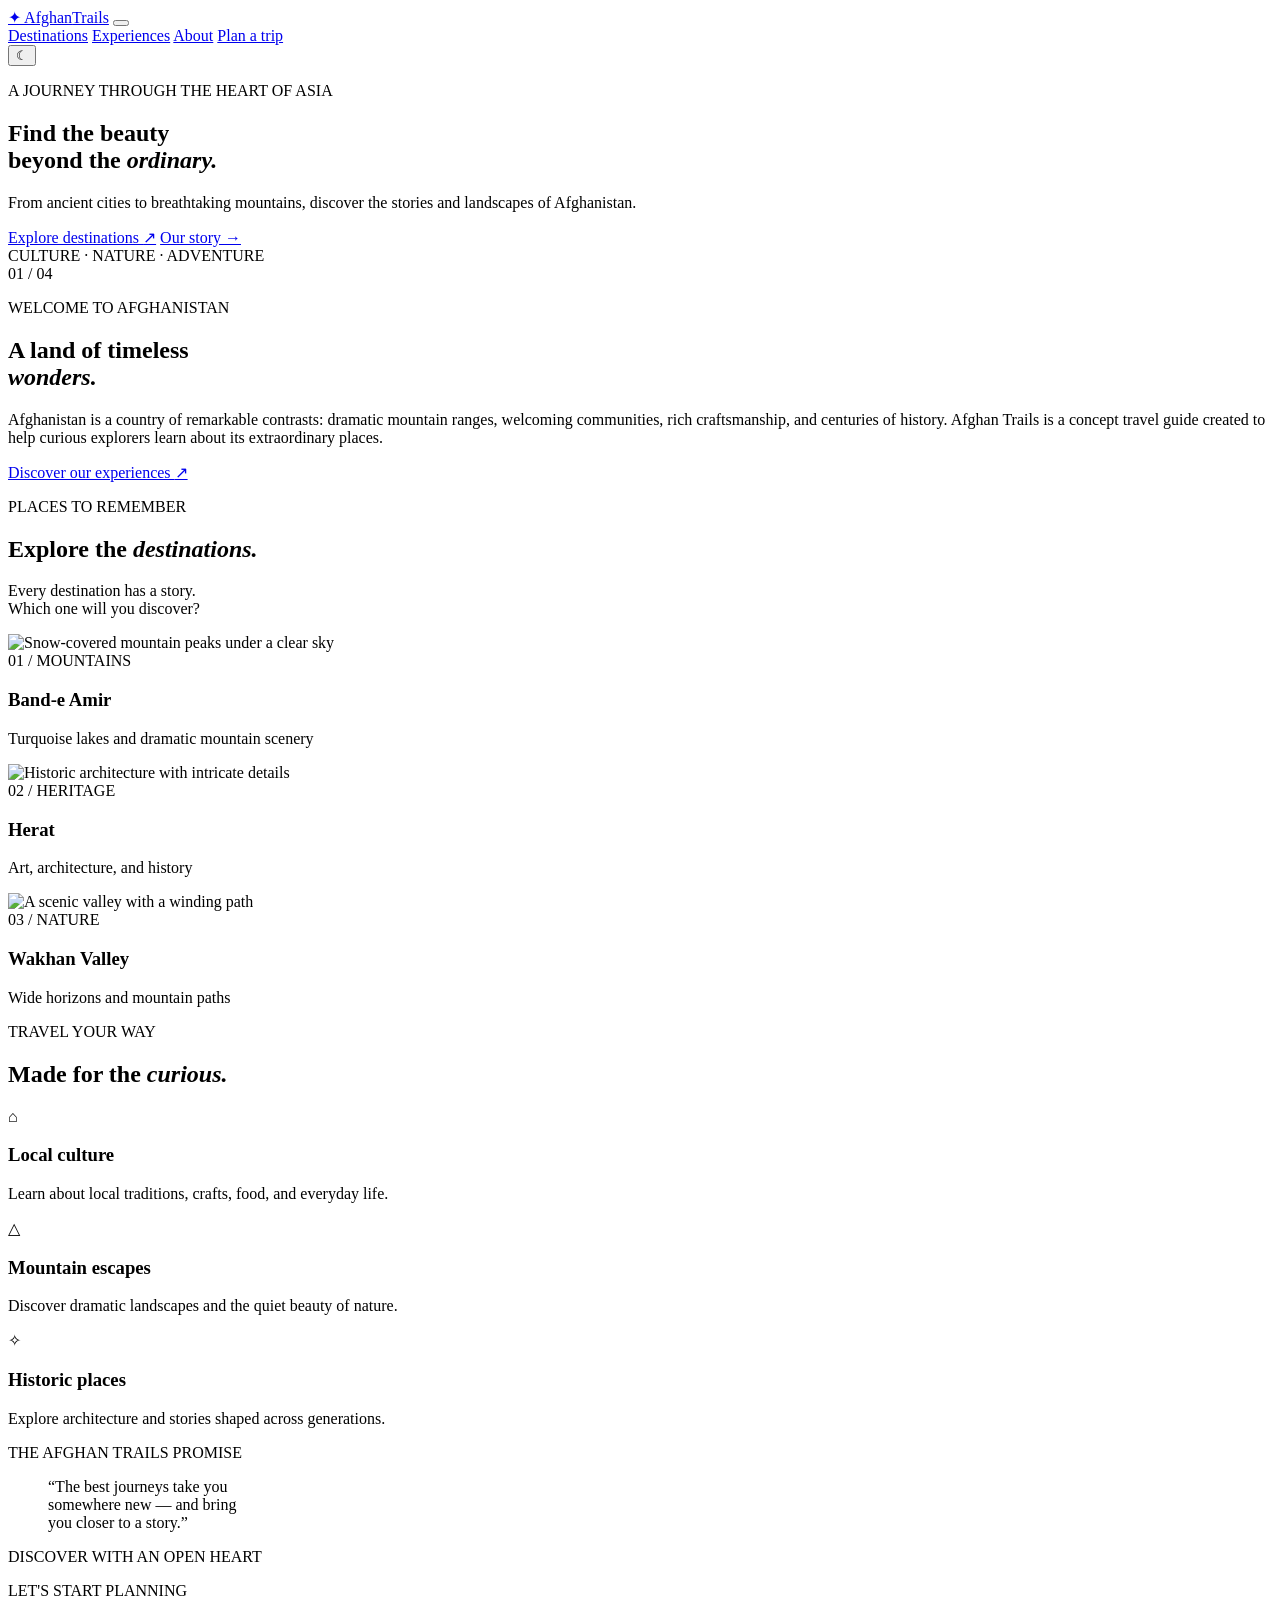
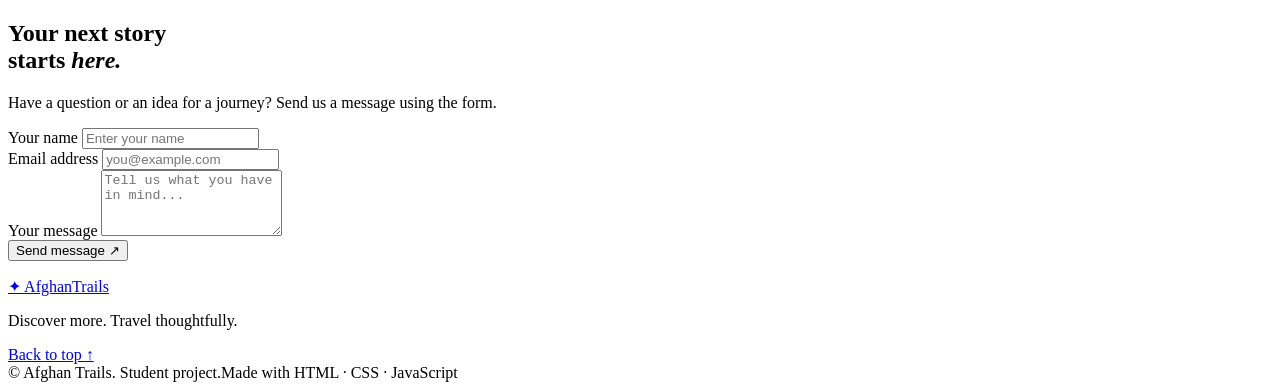
==== sahar.html @ 0a13e8aa "html code" ====
<!DOCTYPE html>
<html lang="en">
<head>
    <meta charset="UTF-8">
    <meta name="viewport" content="width=device-width, initial-scale=1.0">
    <title>Document</title>
</head>
<body>
     <header class="site-header" id="top">
    <nav class="navbar container" aria-label="Main navigation">
      <a class="logo" href="#top"><span class="logo-mark">✦</span> Afghan<span>Trails</span></a>
      <button class="menu-toggle" id="menuToggle" aria-label="Open navigation menu" aria-expanded="false">
        <span></span><span></span><span></span>
      </button>
      <div class="nav-links" id="navLinks">
        <a href="#destinations">Destinations</a>
        <a href="#experiences">Experiences</a>
        <a href="#about">About</a>
        <a href="#contact" class="nav-cta">Plan a trip</a>
      </div>
      <button class="theme-toggle" id="themeToggle" aria-label="Switch color theme" title="Switch color theme">☾</button>
    </nav>
  </header>

  <main>
    <section class="hero">
      <div class="hero-shade"></div>
      <div class="container hero-content">
        <p class="eyebrow">A JOURNEY THROUGH THE HEART OF ASIA</p>
        <h1>Find the beauty<br> beyond the <em>ordinary.</em></h1>
        <p class="hero-copy">From ancient cities to breathtaking mountains, discover the stories and landscapes of Afghanistan.</p>
        <div class="hero-actions">
          <a class="btn btn-primary" href="#destinations">Explore destinations <span>↗</span></a>
          <a class="text-link" href="#about">Our story <span>→</span></a>
        </div>
        <div class="hero-note"><span class="note-line"></span> CULTURE · NATURE · ADVENTURE</div>
      </div>
      <div class="hero-index">01 <span>/</span> 04</div>
    </section>

    <section class="intro section-pad" id="about">
      <div class="container intro-grid">
        <div>
          <p class="eyebrow eyebrow-dark">WELCOME TO AFGHANISTAN</p>
          <h2>A land of timeless<br><em>wonders.</em></h2>
        </div>
        <div class="intro-text">
          <p>Afghanistan is a country of remarkable contrasts: dramatic mountain ranges, welcoming communities, rich craftsmanship, and centuries of history. Afghan Trails is a concept travel guide created to help curious explorers learn about its extraordinary places.</p>
          <a class="under-link" href="#experiences">Discover our experiences <span>↗</span></a>
        </div>
      </div>
    </section>

    <section class="destinations section-pad" id="destinations">
      <div class="container">
        <div class="section-heading">
          <div><p class="eyebrow eyebrow-dark">PLACES TO REMEMBER</p><h2>Explore the <em>destinations.</em></h2></div>
          <p>Every destination has a story.<br>Which one will you discover?</p>
        </div>
        <div class="destination-grid">
          <article class="destination-card card-large">
            <img src="https://images.unsplash.com/photo-1464822759023-fed622ff2c3b?auto=format&fit=crop&w=1200&q=85" alt="Snow-covered mountain peaks under a clear sky">
            <div class="card-overlay"><span class="card-number">01 / MOUNTAINS</span><h3>Band-e Amir</h3><p>Turquoise lakes and dramatic mountain scenery</p></div>
          </article>
          <article class="destination-card">
            <img src="https://images.unsplash.com/photo-1518005020951-eccb494ad742?auto=format&fit=crop&w=900&q=85" alt="Historic architecture with intricate details">
            <div class="card-overlay"><span class="card-number">02 / HERITAGE</span><h3>Herat</h3><p>Art, architecture, and history</p></div>
          </article>
          <article class="destination-card">
            <img src="https://images.unsplash.com/photo-1500530855697-b586d89ba3ee?auto=format&fit=crop&w=900&q=85" alt="A scenic valley with a winding path">
            <div class="card-overlay"><span class="card-number">03 / NATURE</span><h3>Wakhan Valley</h3><p>Wide horizons and mountain paths</p></div>
          </article>
        </div>
      </div>
    </section>

    <section class="experiences section-pad" id="experiences">
      <div class="container">
        <p class="eyebrow">TRAVEL YOUR WAY</p>
        <h2>Made for the <em>curious.</em></h2>
        <div class="experience-grid">
          <article class="experience-item"><span class="experience-icon">⌂</span><h3>Local culture</h3><p>Learn about local traditions, crafts, food, and everyday life.</p></article>
          <article class="experience-item"><span class="experience-icon">△</span><h3>Mountain escapes</h3><p>Discover dramatic landscapes and the quiet beauty of nature.</p></article>
          <article class="experience-item"><span class="experience-icon">✧</span><h3>Historic places</h3><p>Explore architecture and stories shaped across generations.</p></article>
        </div>
      </div>
    </section>

    <section class="quote-section">
      <div class="container quote-inner">
        <p class="eyebrow">THE AFGHAN TRAILS PROMISE</p>
        <blockquote>“The best journeys take you<br> somewhere new — and bring<br> you closer to a story.”</blockquote>
        <span class="quote-credit">DISCOVER WITH AN OPEN HEART</span>
      </div>
    </section>

    <section class="contact section-pad" id="contact">
      <div class="container contact-grid">
        <div><p class="eyebrow eyebrow-dark">LET'S START PLANNING</p><h2>Your next story<br>starts <em>here.</em></h2><p class="contact-copy">Have a question or an idea for a journey? Send us a message using the form.</p></div>
        <form class="contact-form" id="contactForm" novalidate>
          <div class="form-row">
            <label for="name">Your name</label>
            <input id="name" name="name" type="text" placeholder="Enter your name" required>
            <small class="error-message" id="nameError"></small>
          </div>
          <div class="form-row">
            <label for="email">Email address</label>
            <input id="email" name="email" type="email" placeholder="you@example.com" required>
            <small class="error-message" id="emailError"></small>
          </div>
          <div class="form-row">
            <label for="message">Your message</label>
            <textarea id="message" name="message" rows="4" placeholder="Tell us what you have in mind..." required></textarea>
            <small class="error-message" id="messageError"></small>
          </div>
          <button class="btn btn-primary form-submit" type="submit">Send message <span>↗</span></button>
          <p class="form-status" id="formStatus" role="status" aria-live="polite"></p>
        </form>
      </div>
    </section>
  </main>

  <footer class="footer">
    <div class="container footer-top"><a class="logo logo-light" href="#top"><span class="logo-mark">✦</span> Afghan<span>Trails</span></a><p>Discover more. Travel thoughtfully.</p><a class="back-top" href="#top">Back to top ↑</a></div>
    <div class="container footer-bottom"><span>© <span id="year"></span> Afghan Trails. Student project.</span><span>Made with HTML · CSS · JavaScript</span></div>
  </footer>
</body>
</html>
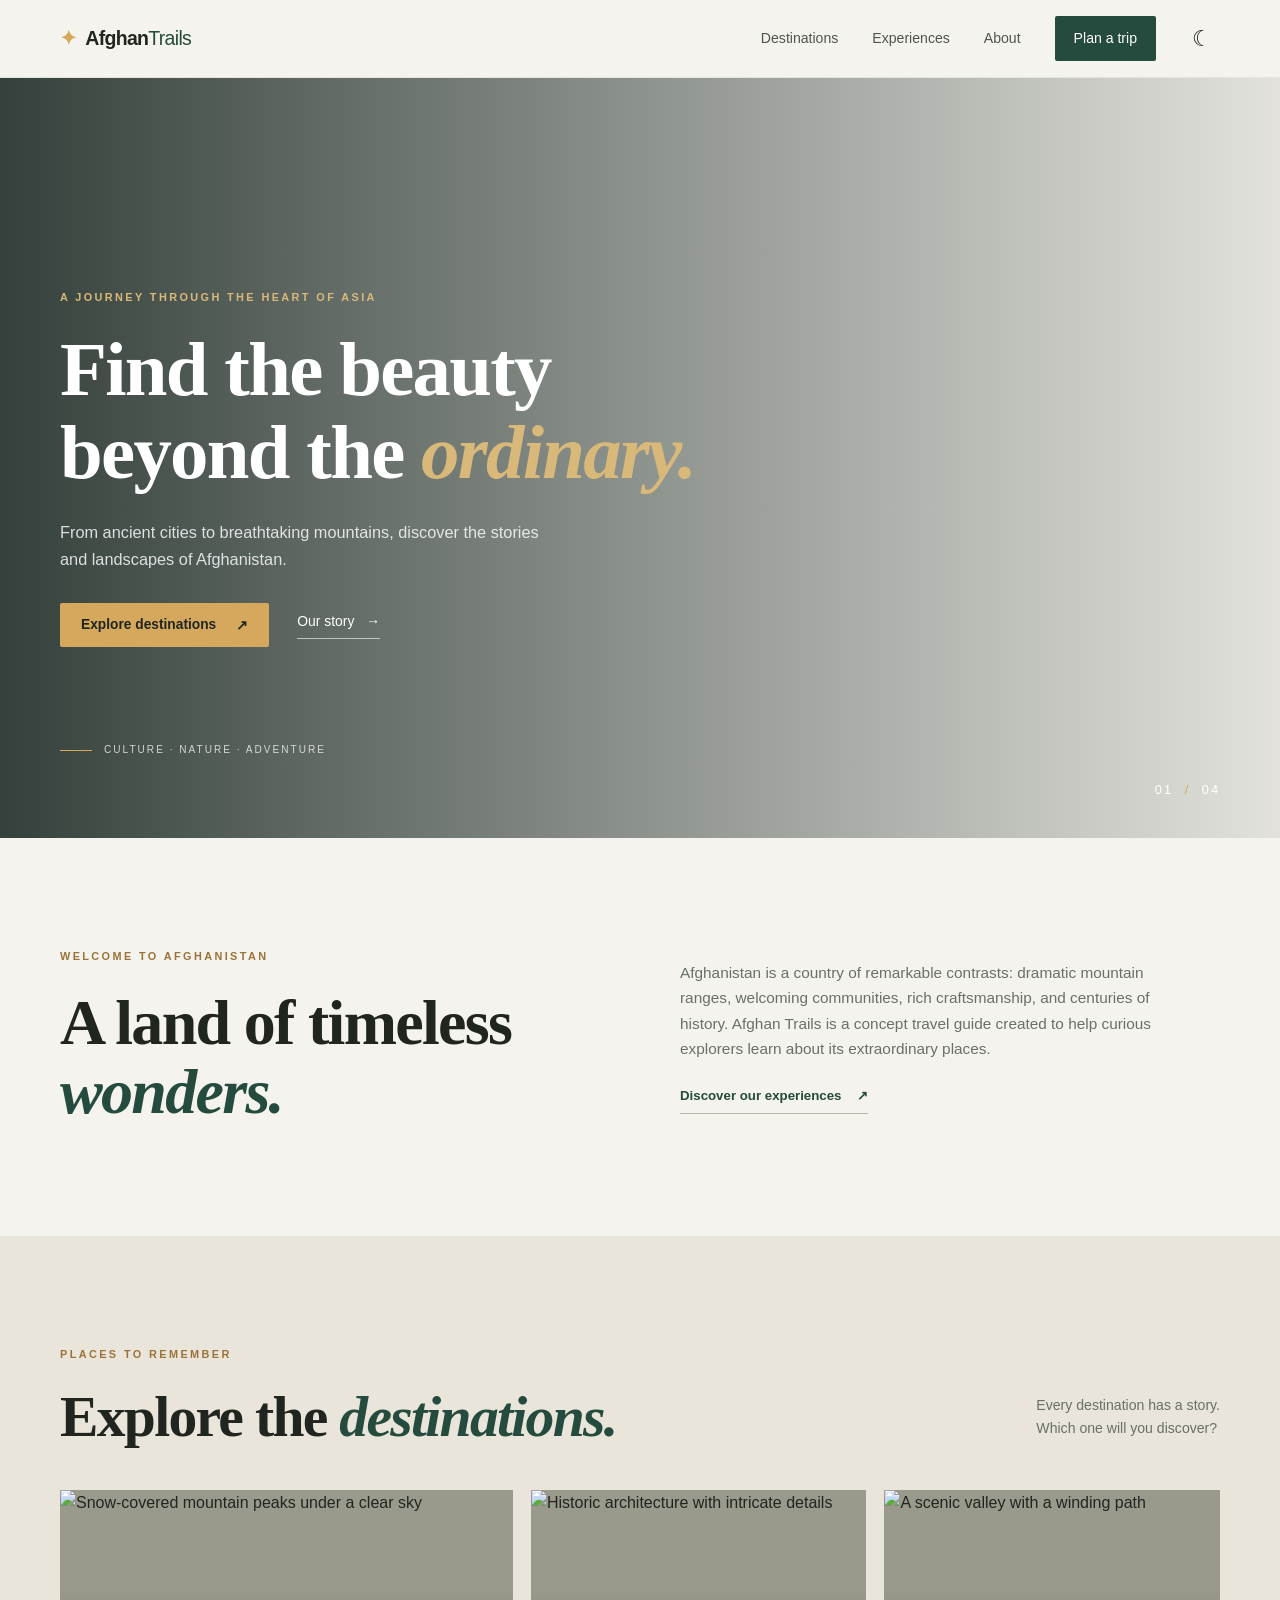
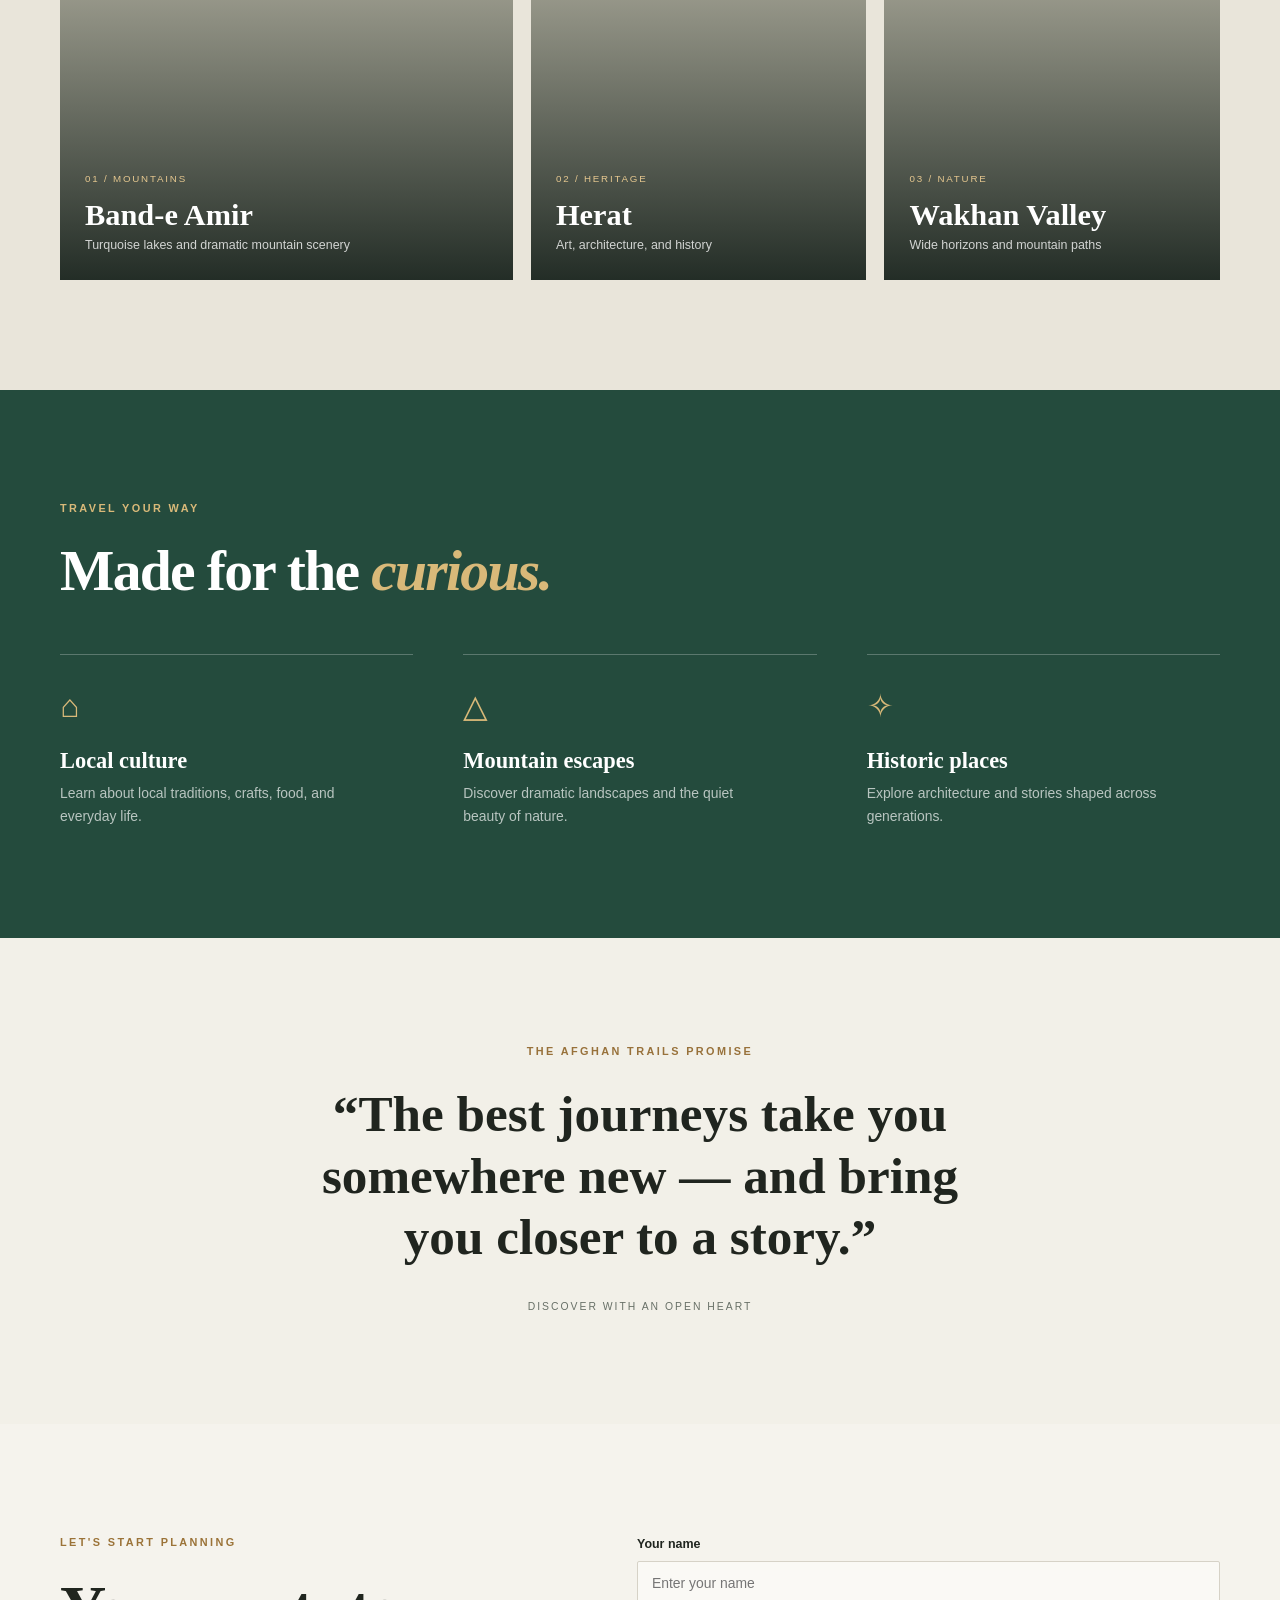
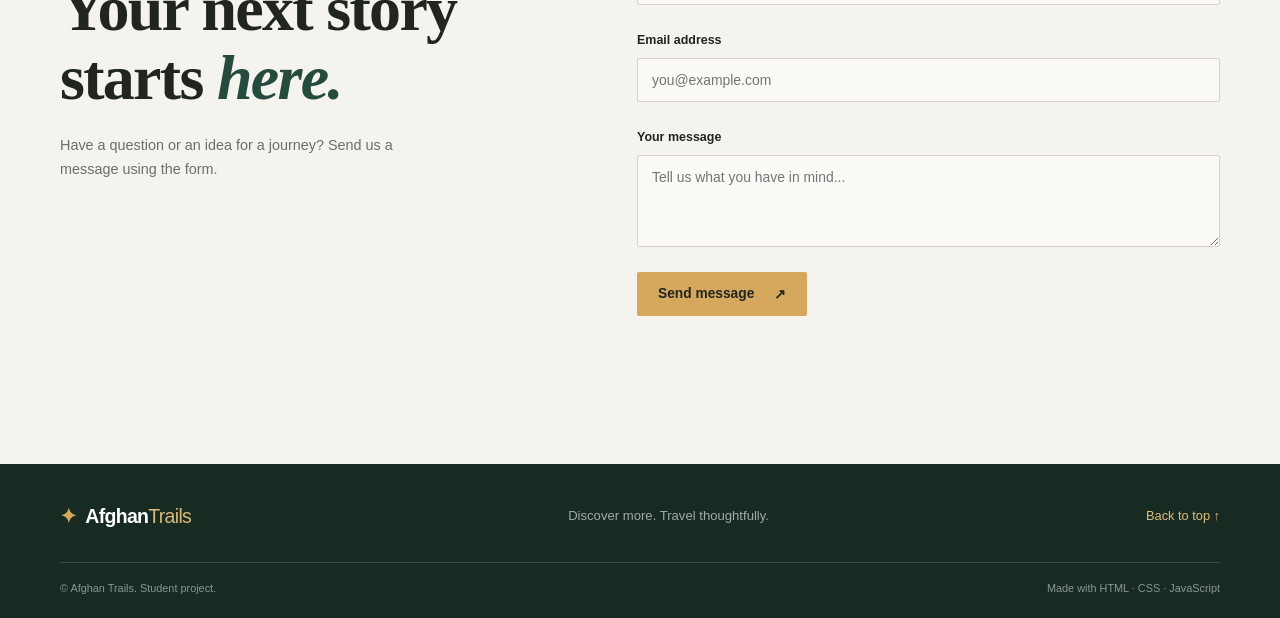
==== commit 2885dd0e: "stayle of css" ====
--- a/sahar.html
+++ b/sahar.html
@@ -5,6 +5,33 @@
     <meta name="viewport" content="width=device-width, initial-scale=1.0">
     <title>Document</title>
 </head>
+<style>
+    :root{--ink:#20251f;--muted:#687067;--paper:#f5f3ed;--cream:#e9e5da;--green:#244b3d;--gold:#d5a85d;--white:#fff;--shadow:0 18px 50px rgba(18,29,23,.14)}
+*{box-sizing:border-box;margin:0;padding:0}
+html{scroll-behavior:smooth;scroll-padding-top:82px}
+body{font-family:"DM Sans",sans-serif;background:var(--paper);color:var(--ink);line-height:1.65}
+a{color:inherit;text-decoration:none}
+img{display:block;width:100%;height:100%;object-fit:cover}
+.container{width:min(1160px,calc(100% - 48px));margin-inline:auto}
+.site-header{height:78px;background:rgba(245,243,237,.96);position:sticky;top:0;z-index:20;border-bottom:1px solid rgba(32,37,31,.08);backdrop-filter:blur(12px)}
+.navbar{height:100%;display:flex;align-items:center;gap:28px}
+.logo{font-weight:700;font-size:1.22rem;letter-spacing:-.7px;white-space:nowrap}.logo>span:last-child{font-weight:400;color:var(--green)}.logo-mark{color:var(--gold);margin-right:5px}
+.nav-links{display:flex;align-items:center;gap:34px;margin-left:auto}.nav-links a{font-size:.88rem;color:#4d554d;transition:color .25s}.nav-links a:hover,.under-link:hover{color:#b17d31}.nav-links .nav-cta{background:var(--green);color:white;padding:11px 19px;border-radius:2px}.nav-links .nav-cta:hover{background:#18372c;color:white}
+.theme-toggle,.menu-toggle{border:0;background:transparent;cursor:pointer;color:var(--ink)}.theme-toggle{font-size:1.35rem;padding:8px}.menu-toggle{display:none}
+.hero{min-height:660px;height:min(760px,calc(100vh - 78px));position:relative;display:flex;align-items:center;color:white;background:url("https://images.unsplash.com/photo-1464822759023-fed622ff2c3b?auto=format&fit=crop&w=2200&q=90") center 48%/cover no-repeat}
+.hero-shade{position:absolute;inset:0;background:linear-gradient(90deg,rgba(13,28,23,.83),rgba(13,28,23,.42) 54%,rgba(13,28,23,.08))}
+.hero-content{position:relative;z-index:1;padding-top:20px}.eyebrow{font-size:.68rem;letter-spacing:2.4px;font-weight:700;color:#d9b979;margin-bottom:22px}.hero h1,.intro h2,.section-heading h2,.experiences h2,.contact h2{font-family:"Playfair Display",serif;font-size:clamp(3rem,6vw,5.3rem);line-height:1.08;letter-spacing:-1.7px;font-weight:600}.hero h1 em,.intro h2 em,.section-heading h2 em,.experiences h2 em,.contact h2 em{font-weight:600;color:#d9b979}.hero-copy{max-width:490px;color:rgba(255,255,255,.82);margin:24px 0 30px;font-size:1.02rem}.hero-actions{display:flex;align-items:center;gap:28px}.btn{display:inline-flex;align-items:center;justify-content:center;gap:20px;padding:14px 21px;border:0;border-radius:2px;font:600 .86rem "DM Sans",sans-serif;cursor:pointer;transition:transform .25s,background .25s}.btn:hover{transform:translateY(-3px)}.btn-primary{background:var(--gold);color:#20251f}.btn-primary:hover{background:#e4bd78}.text-link{font-size:.87rem;border-bottom:1px solid rgba(255,255,255,.6);padding-bottom:5px}.text-link span{margin-left:8px}.hero-note{position:absolute;top:calc(100% + 95px);left:0;font-size:.63rem;letter-spacing:2px;color:rgba(255,255,255,.75);display:flex;align-items:center;gap:12px}.note-line{width:32px;height:1px;background:var(--gold)}.hero-index{position:absolute;right:max(24px,calc((100% - 1160px)/2));bottom:38px;font-size:.8rem;letter-spacing:2px}.hero-index span{color:var(--gold);padding:0 6px}
+.section-pad{padding:110px 0}.intro-grid{display:grid;grid-template-columns:1fr 1fr;gap:80px;align-items:center}.eyebrow-dark{color:#9b7338}.intro h2,.contact h2{font-size:clamp(2.8rem,5vw,4.2rem)}.intro h2 em,.section-heading h2 em,.contact h2 em{color:var(--green)}.intro-text{max-width:510px;color:var(--muted);font-size:.96rem}.under-link{display:inline-block;margin-top:24px;color:var(--green);font-weight:700;font-size:.83rem;border-bottom:1px solid #b9b7aa;padding-bottom:6px}.under-link span{margin-left:12px}
+.destinations{background:var(--cream)}.section-heading{display:flex;justify-content:space-between;align-items:end;margin-bottom:42px}.section-heading h2,.experiences h2{font-size:clamp(2.5rem,4.5vw,3.7rem)}.section-heading>p{color:var(--muted);font-size:.88rem;padding-bottom:8px}.destination-grid{display:grid;grid-template-columns:1.35fr 1fr 1fr;gap:18px}.destination-card{height:390px;position:relative;overflow:hidden;background:#9a9a8c}.destination-card:after{content:"";position:absolute;inset:25% 0 0;background:linear-gradient(transparent,rgba(9,21,16,.82))}.destination-card img{transition:transform .7s}.destination-card:hover img{transform:scale(1.06)}.card-overlay{position:absolute;z-index:1;bottom:25px;left:25px;right:20px;color:white}.card-number{font-size:.61rem;letter-spacing:1.8px;color:#e5c78f}.card-overlay h3{font:600 1.9rem "Playfair Display",serif;margin:7px 0 2px}.card-overlay p{font-size:.78rem;color:rgba(255,255,255,.78)}
+.experiences{background:var(--green);color:white}.experiences h2{margin-bottom:52px}.experiences h2 em{color:#d9b979}.experience-grid{display:grid;grid-template-columns:repeat(3,1fr);gap:50px}.experience-item{border-top:1px solid rgba(255,255,255,.25);padding-top:25px}.experience-icon{font-size:2rem;color:#d9b979}.experience-item h3{font:600 1.4rem "Playfair Display",serif;margin:15px 0 8px}.experience-item p{color:rgba(255,255,255,.68);font-size:.87rem;max-width:290px}
+.quote-section{background:#e4dfd1 url("https://images.unsplash.com/photo-1500534623283-312aade485b7?auto=format&fit=crop&w=1800&q=85") center/cover no-repeat;position:relative;text-align:center;padding:105px 0}.quote-section:before{content:"";position:absolute;inset:0;background:rgba(245,243,237,.84)}.quote-inner{position:relative}.quote-inner .eyebrow{color:#98713a}.quote-inner blockquote{font:600 clamp(2rem,4vw,3.5rem)/1.2 "Playfair Display",serif;margin:0 auto 25px}.quote-credit{font-size:.65rem;letter-spacing:2px;color:var(--muted)}
+.contact-grid{display:grid;grid-template-columns:.9fr 1.1fr;gap:100px}.contact-copy{color:var(--muted);max-width:350px;margin-top:22px;font-size:.9rem}.contact-form{display:grid;gap:18px}.form-row{display:grid;gap:7px}.form-row label{font-size:.78rem;font-weight:700}.form-row input,.form-row textarea{width:100%;padding:13px 14px;border:1px solid #d6d2c7;background:#faf9f5;border-radius:2px;font:400 .87rem "DM Sans",sans-serif;color:var(--ink);outline:none;transition:border .2s}.form-row input:focus,.form-row textarea:focus{border-color:var(--green)}.form-row textarea{resize:vertical}.error-message{color:#b43e35;font-size:.72rem;min-height:0}.form-submit{justify-self:start}.form-status{font-size:.82rem;color:var(--green);min-height:20px}
+.footer{background:#172b23;color:white;padding:36px 0 20px}.footer-top,.footer-bottom{display:flex;align-items:center;justify-content:space-between}.logo-light>span:last-child{color:#d9b979}.footer-top p{font-size:.82rem;color:rgba(255,255,255,.6)}.back-top{font-size:.8rem;color:#e0bd7e}.footer-bottom{border-top:1px solid rgba(255,255,255,.16);margin-top:30px;padding-top:17px;font-size:.68rem;color:rgba(255,255,255,.5)}
+body.dark{--paper:#17211c;--cream:#202c25;--ink:#f0eee6;--muted:#b7beb6}body.dark .site-header{background:rgba(23,33,28,.96);border-color:rgba(255,255,255,.1)}body.dark .nav-links a{color:#e3e7df}body.dark .nav-links .nav-cta{background:#d5a85d;color:#17211c}body.dark .theme-toggle{color:#f0eee6}body.dark .intro,body.dark .contact{background:var(--paper)}body.dark .form-row input,body.dark .form-row textarea{background:#202c25;color:white;border-color:#48544b}body.dark .destinations{background:var(--cream)}body.dark .quote-section:before{background:rgba(23,33,28,.88)}body.dark .quote-inner blockquote{color:#f0eee6}
+@media(max-width:800px){.nav-links{gap:18px}.intro-grid{gap:35px}.destination-grid{grid-template-columns:1fr 1fr}.card-large{grid-column:span 2;height:340px}.destination-card{height:310px}.contact-grid{gap:45px}.section-pad{padding:85px 0}}
+@media(max-width:620px){.container{width:min(100% - 36px,1160px)}.site-header{height:70px}.navbar{gap:12px}.menu-toggle{display:grid;gap:5px;margin-left:auto;padding:8px}.menu-toggle span{display:block;width:23px;height:2px;background:var(--ink);transition:transform .2s}.nav-links{display:none;position:absolute;top:70px;left:0;right:0;background:var(--paper);padding:20px 24px 25px;box-shadow:var(--shadow);flex-direction:column;align-items:stretch;gap:16px}.nav-links.open{display:flex}.nav-links a{padding:6px 0}.nav-links .nav-cta{text-align:center;padding:11px}.theme-toggle{margin-left:0}.hero{height:650px;min-height:0;background-position:58% center}.hero-shade{background:linear-gradient(90deg,rgba(13,28,23,.86),rgba(13,28,23,.42))}.hero h1{font-size:3.35rem}.hero-copy{font-size:.92rem;max-width:360px}.hero-note{top:calc(100% + 80px);font-size:.54rem}.intro-grid,.contact-grid{grid-template-columns:1fr;gap:28px}.section-pad{padding:75px 0}.section-heading{display:block}.section-heading>p{margin-top:14px}.destination-grid{grid-template-columns:1fr}.card-large{grid-column:auto;height:330px}.destination-card{height:300px}.experience-grid{grid-template-columns:1fr;gap:28px}.experiences h2{margin-bottom:35px}.quote-section{padding:80px 0}.footer-top{flex-wrap:wrap;gap:16px}.footer-top p{order:3;width:100%}.footer-bottom{gap:12px;align-items:flex-start;flex-direction:column}.hero-index{bottom:22px}}
+
+</style>
 <body>
      <header class="site-header" id="top">
     <nav class="navbar container" aria-label="Main navigation">
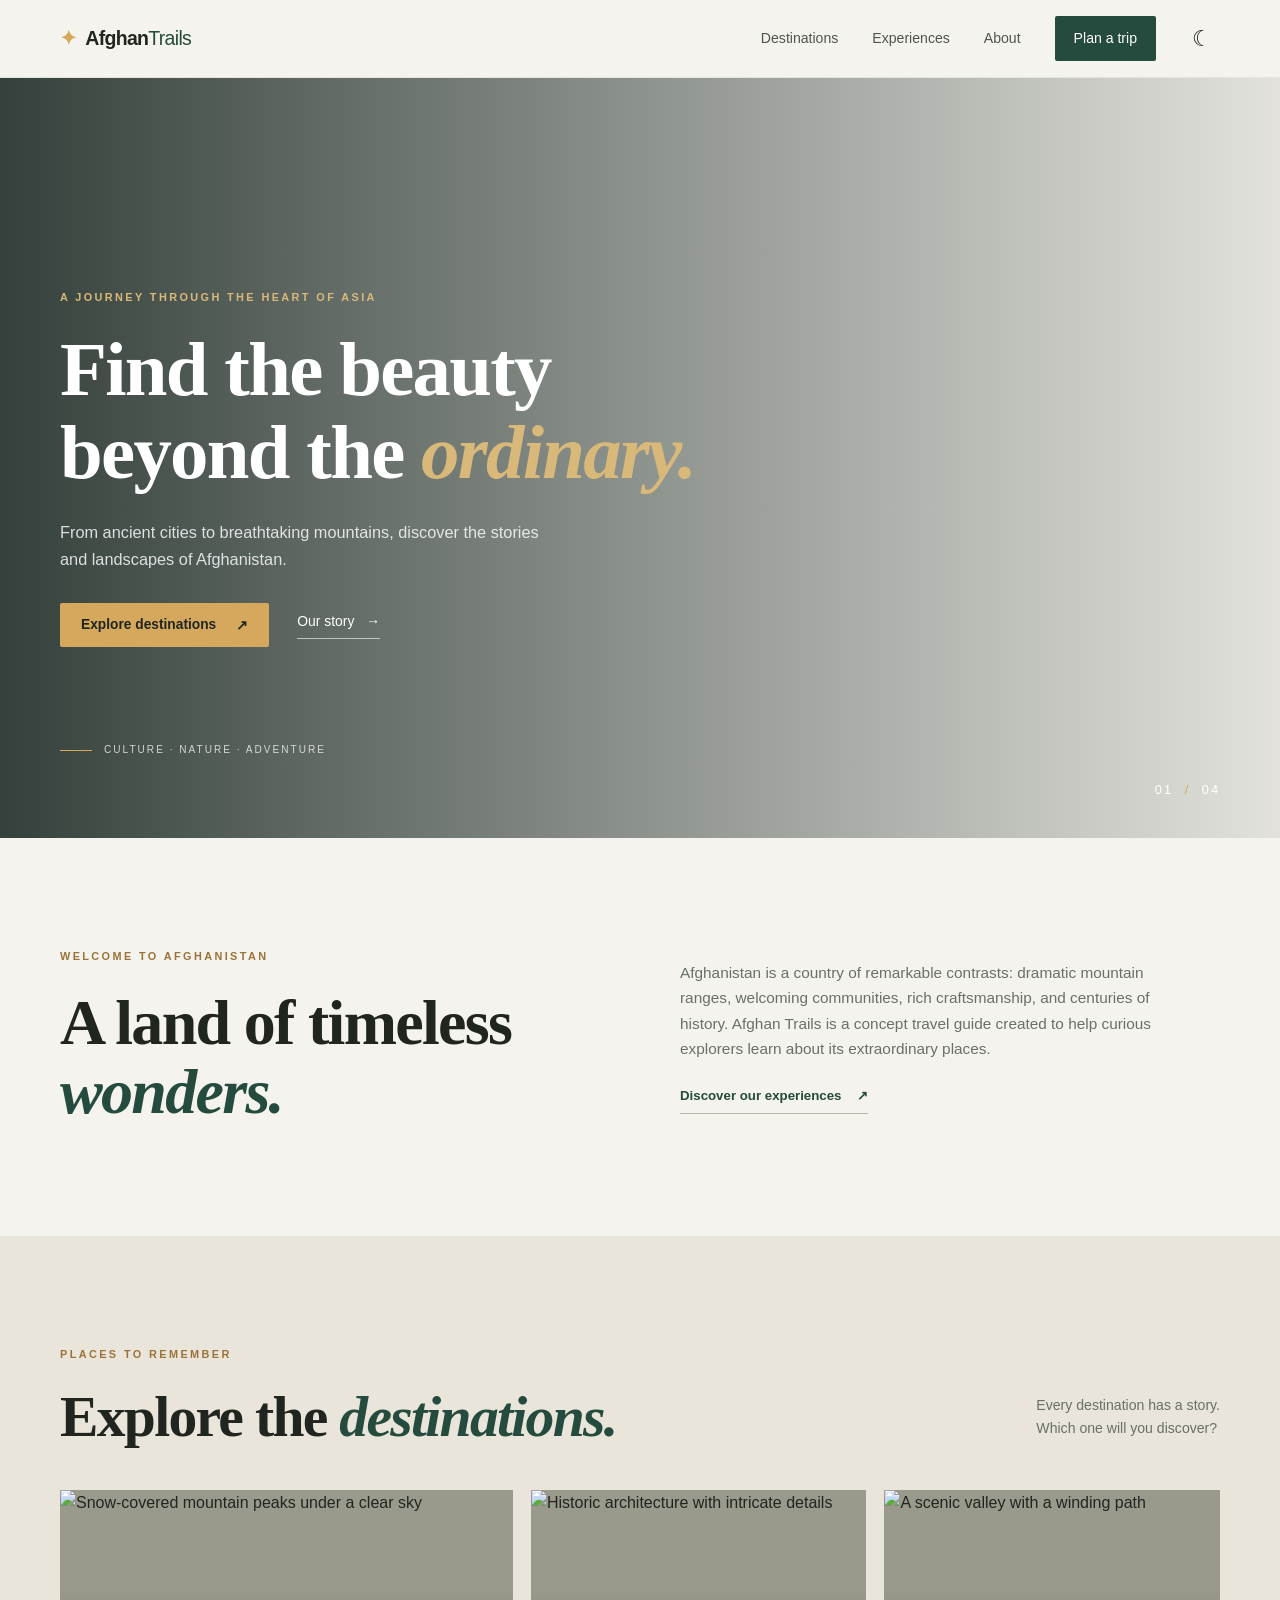
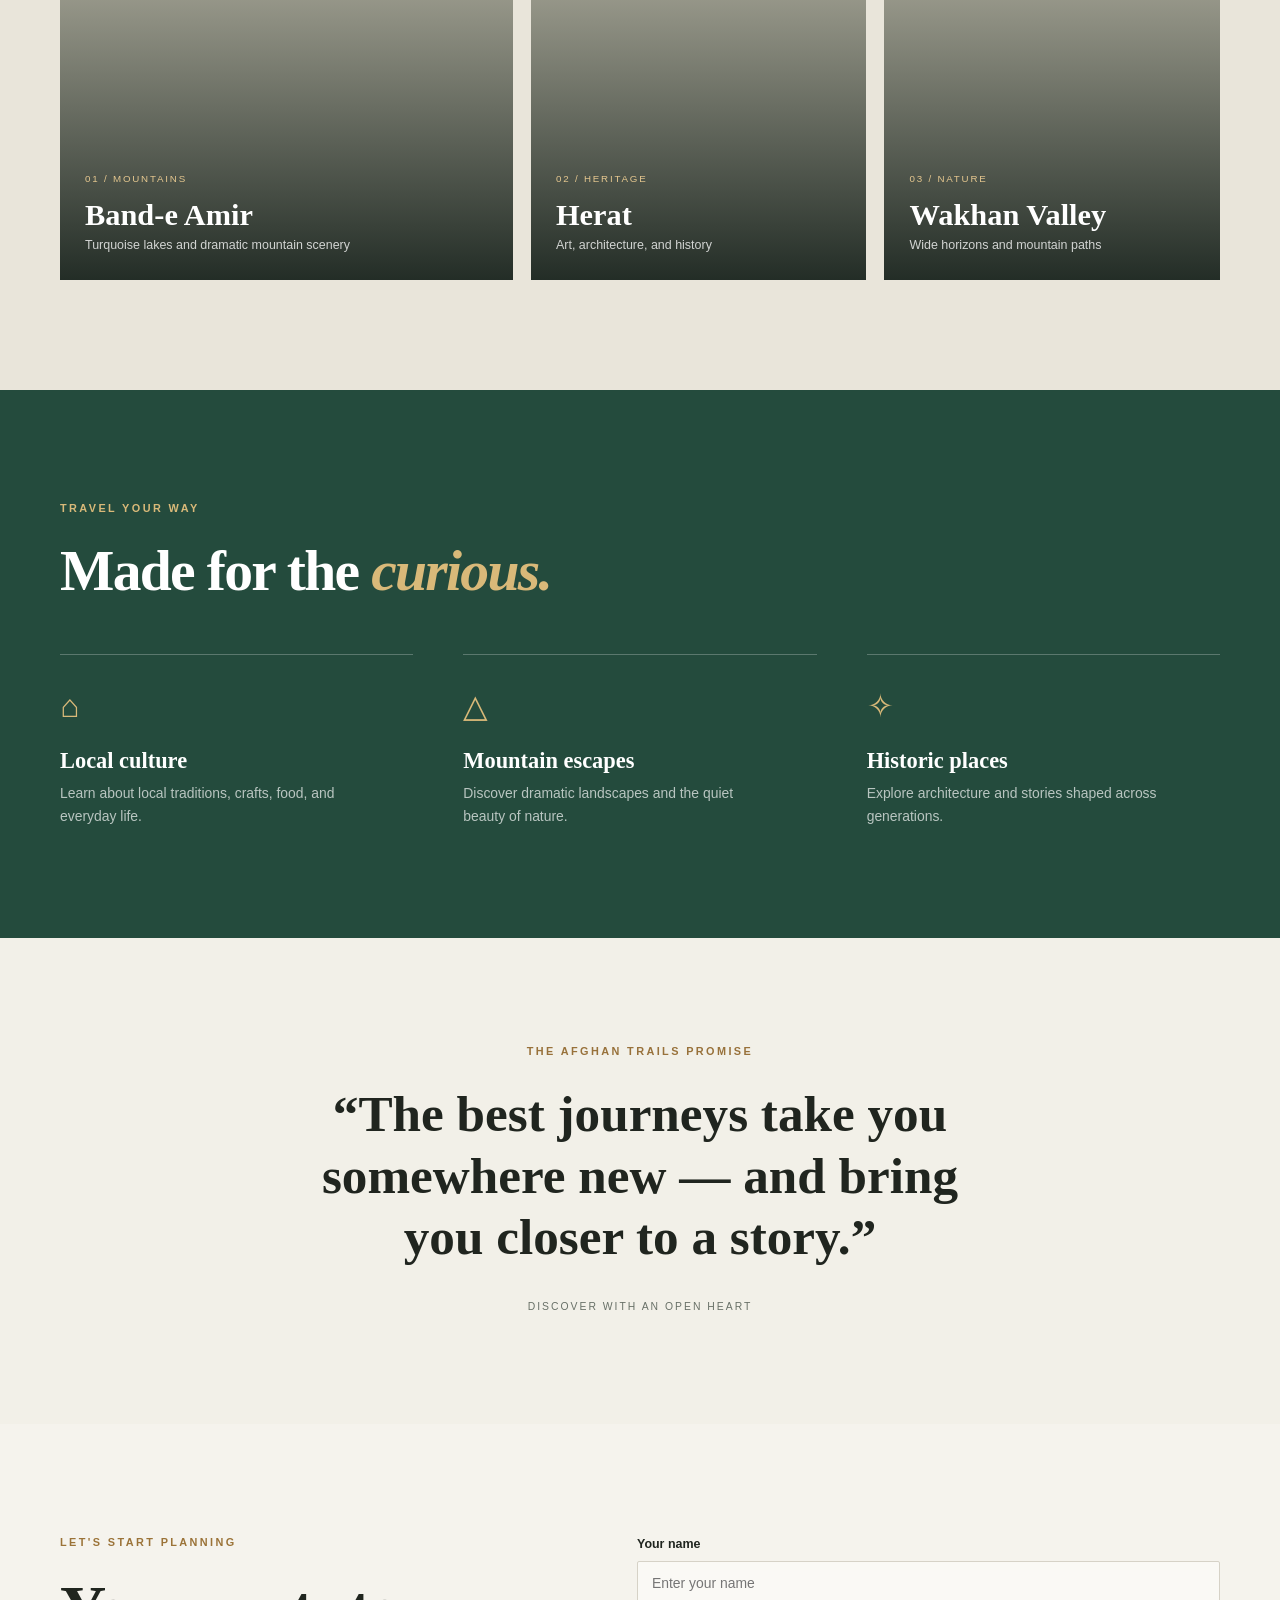
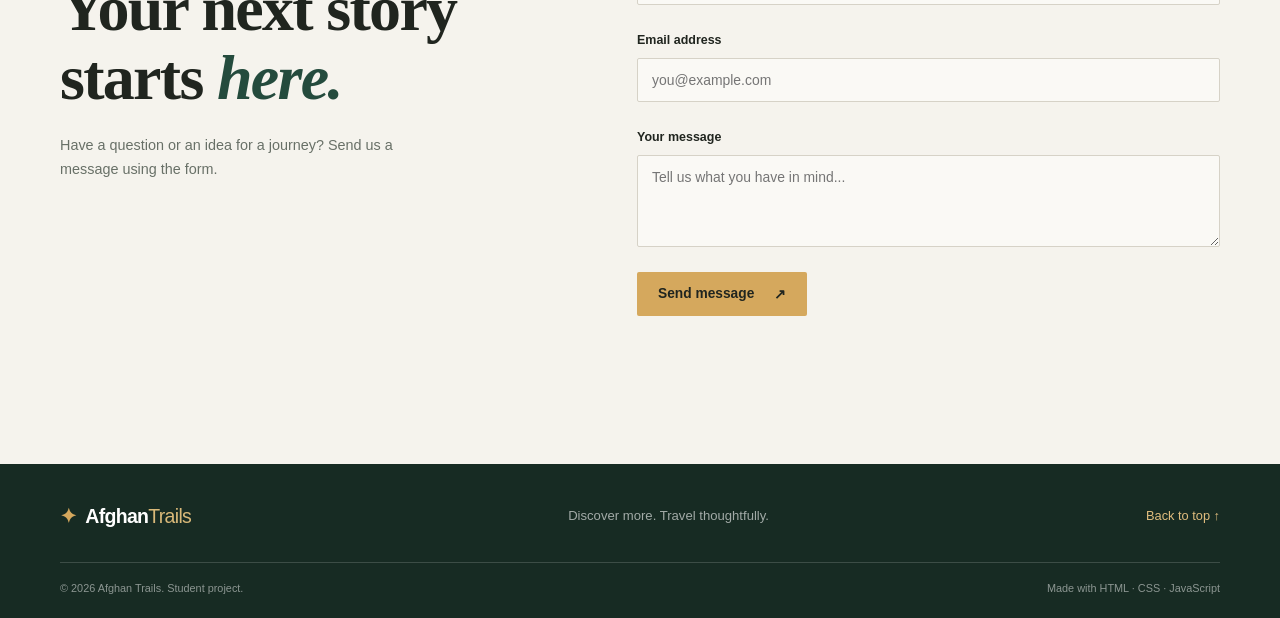
==== commit c106760b: "change the jav" ====
--- a/sahar.html
+++ b/sahar.html
@@ -151,5 +151,74 @@
     <div class="container footer-top"><a class="logo logo-light" href="#top"><span class="logo-mark">✦</span> Afghan<span>Trails</span></a><p>Discover more. Travel thoughtfully.</p><a class="back-top" href="#top">Back to top ↑</a></div>
     <div class="container footer-bottom"><span>© <span id="year"></span> Afghan Trails. Student project.</span><span>Made with HTML · CSS · JavaScript</span></div>
   </footer>
+  <script>
+    // Afghan Trails interactive features
+const menuToggle = document.getElementById("menuToggle");
+const navLinks = document.getElementById("navLinks");
+const themeToggle = document.getElementById("themeToggle");
+const contactForm = document.getElementById("contactForm");
+
+// Feature 1: responsive mobile navigation
+menuToggle.addEventListener("click", () => {
+  const isOpen = navLinks.classList.toggle("open");
+  menuToggle.setAttribute("aria-expanded", String(isOpen));
+  menuToggle.setAttribute("aria-label", isOpen ? "Close navigation menu" : "Open navigation menu");
+});
+
+// Close the mobile menu after choosing a section
+navLinks.querySelectorAll("a").forEach((link) => {
+  link.addEventListener("click", () => {
+    navLinks.classList.remove("open");
+    menuToggle.setAttribute("aria-expanded", "false");
+  });
+});
+
+// Feature 2: dark/light theme switch
+themeToggle.addEventListener("click", () => {
+  document.body.classList.toggle("dark");
+  const darkModeOn = document.body.classList.contains("dark");
+  themeToggle.textContent = darkModeOn ? "☀" : "☾";
+  themeToggle.setAttribute("aria-label", darkModeOn ? "Switch to light theme" : "Switch to dark theme");
+});
+
+// Feature 3: contact form validation and success feedback
+contactForm.addEventListener("submit", (event) => {
+  event.preventDefault();
+
+  const name = document.getElementById("name").value.trim();
+  const email = document.getElementById("email").value.trim();
+  const message = document.getElementById("message").value.trim();
+  const emailPattern = /^[^\s@]+@[^\s@]+\.[^\s@]+$/;
+  let valid = true;
+
+  document.getElementById("nameError").textContent = "";
+  document.getElementById("emailError").textContent = "";
+  document.getElementById("messageError").textContent = "";
+  document.getElementById("formStatus").textContent = "";
+
+  if (name.length < 2) {
+    document.getElementById("nameError").textContent = "Please enter at least 2 characters.";
+    valid = false;
+  }
+  if (!emailPattern.test(email)) {
+    document.getElementById("emailError").textContent = "Please enter a valid email address.";
+    valid = false;
+  }
+  if (message.length < 10) {
+    document.getElementById("messageError").textContent = "Your message must be at least 10 characters.";
+    valid = false;
+  }
+
+  if (valid) {
+    document.getElementById("formStatus").textContent =
+      "Thank you, " + name + "! Your message passed validation.";
+    contactForm.reset();
+  }
+});
+
+// Dynamic footer year
+document.getElementById("year").textContent = new Date().getFullYear();
+
+  </script>
 </body>
 </html>
